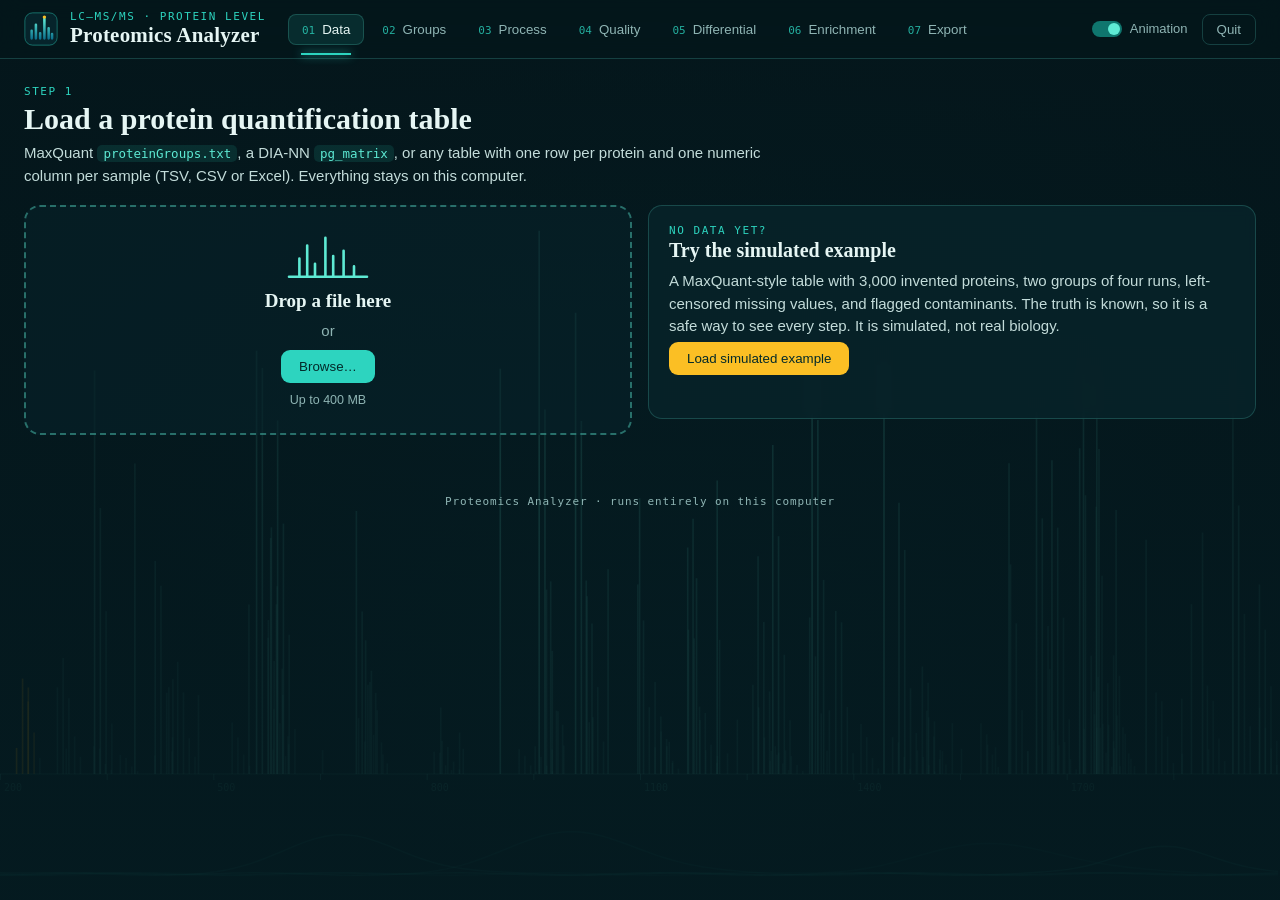
==== proteomics_analyzer/web/index.html @ 0c25636b "Proteomics Analyzer 0.1.0 Local, offline protein-level proteomics analysis: MaxQuant/DIA-NN/generic " ====
<!doctype html>
<html lang="en">
<head>
<meta charset="utf-8">
<meta name="viewport" content="width=device-width, initial-scale=1">
<title>Proteomics Analyzer</title>
<link rel="icon" href="icon.svg" type="image/svg+xml">
<link rel="stylesheet" href="style.css">
</head>
<body>
<canvas id="bg" aria-hidden="true"></canvas>
<div id="veil" aria-hidden="true"></div>

<header id="top">
  <div class="brand">
    <svg viewBox="0 0 40 40" width="34" height="34" aria-hidden="true"><use href="icon.svg#mark"/></svg>
    <div><div class="kicker">LC–MS/MS · protein level</div><h1>Proteomics Analyzer</h1></div>
  </div>
  <nav id="nav" aria-label="Workflow">
    <button data-page="data" class="on"><i>01</i>Data</button>
    <button data-page="groups"><i>02</i>Groups</button>
    <button data-page="process"><i>03</i>Process</button>
    <button data-page="qc"><i>04</i>Quality</button>
    <button data-page="diff"><i>05</i>Differential</button>
    <button data-page="enrich"><i>06</i>Enrichment</button>
    <button data-page="export"><i>07</i>Export</button>
  </nav>
  <div class="tools">
    <label class="sw" title="Animated background"><input type="checkbox" id="anim" checked><span></span>Animation</label>
    <button id="quit" class="ghost" title="Stop the program">Quit</button>
  </div>
</header>

<main>
  <div id="toast" role="status"></div>

  <!-- 01 DATA -->
  <section id="p-data" class="page on">
    <div class="lead"><div class="kicker">Step 1</div><h2>Load a protein quantification table</h2>
      <p>MaxQuant <code>proteinGroups.txt</code>, a DIA-NN <code>pg_matrix</code>, or any table with one row per protein and one numeric column per sample (TSV, CSV or Excel). Everything stays on this computer.</p></div>
    <div class="grid2">
      <div id="drop" class="drop" tabindex="0">
        <svg viewBox="0 0 64 40" width="84" height="52" aria-hidden="true"><path d="M2 36h60M10 36V22M16 36V12M22 36V26M30 36V6M36 36V20M44 36V16M52 36V28" stroke="currentColor" stroke-width="2" stroke-linecap="round" fill="none"/></svg>
        <b>Drop a file here</b><span>or</span>
        <button id="browse" class="btn">Browse…</button>
        <input type="file" id="file" accept=".txt,.tsv,.csv,.xlsx,.xls" hidden>
        <small>Up to 400 MB</small>
      </div>
      <div class="card">
        <div class="kicker">No data yet?</div>
        <h3>Try the simulated example</h3>
        <p>A MaxQuant-style table with 3,000 invented proteins, two groups of four runs, left-censored missing values, and flagged contaminants. The truth is known, so it is a safe way to see every step. It is simulated, not real biology.</p>
        <button id="example" class="btn alt">Load simulated example</button>
      </div>
    </div>
    <div id="loaded" class="card hidden">
      <div class="kicker">Loaded</div><h3 id="l-name"></h3>
      <div class="readouts" id="l-read"></div>
      <ul id="l-notes" class="notes"></ul>
      <label id="kindrow" class="inline hidden">Intensity columns
        <select id="kind"></select></label>
      <div class="actions"><button class="btn" data-go="groups">Next: assign groups →</button></div>
    </div>
  </section>

  <!-- 02 GROUPS -->
  <section id="p-groups" class="page">
    <div class="lead"><div class="kicker">Step 2</div><h2>Assign samples to groups</h2>
      <p>Replicates share a group name. Leave a group empty to leave that sample out. Names were guessed from the sample names; edit freely.</p></div>
    <div class="card">
      <table class="tbl" id="gtable"><thead><tr><th>Sample</th><th>Group</th></tr></thead><tbody></tbody></table>
      <datalist id="glist"></datalist>
      <div class="actions"><button class="btn ghost" id="guess">Re-guess from names</button>
        <button class="btn" id="gsave">Next: processing →</button></div>
    </div>
  </section>

  <!-- 03 PROCESS -->
  <section id="p-process" class="page">
    <div class="lead"><div class="kicker">Step 3</div><h2>Filter, normalise, impute</h2>
      <p>Intensities are log2-transformed first. Each choice is recorded in the exported settings file.</p></div>
    <div class="grid2">
      <div class="card form">
        <label>Normalisation
          <select id="pr-norm"><option value="median">Median (centre each sample)</option><option value="quantile">Quantile</option><option value="none">None</option></select></label>
        <label>Keep proteins with at least
          <span class="row"><input type="number" id="pr-min" min="1" value="2" step="1"> valid values in
          <select id="pr-rule"><option value="any">at least one group</option><option value="all">every group</option></select></span></label>
        <label>Missing values
          <select id="pr-imp"><option value="downshift">Impute: down-shifted normal (Perseus-style)</option><option value="halfmin">Impute: half of the sample minimum</option><option value="none">Do not impute</option></select></label>
        <div class="row sub" id="pr-ds"><label>Shift (SD)<input type="number" id="pr-shift" value="1.8" step="0.1" min="0"></label>
          <label>Width (SD)<input type="number" id="pr-width" value="0.3" step="0.05" min="0.05"></label>
          <label>Seed<input type="number" id="pr-seed" value="1" step="1"></label></div>
        <button class="btn" id="run">Run processing</button>
      </div>
      <div class="card">
        <div class="kicker">What happens</div>
        <ol class="steps"><li>log2 transform; zeros are treated as “not quantified”.</li>
          <li>Proteins without enough valid values are dropped.</li>
          <li>Samples are normalised.</li>
          <li>Missing values are imputed, assuming they are mostly low-abundance proteins that fell below detection. Imputed values are flagged and counted wherever it matters.</li></ol>
        <div id="pr-log" class="log"></div>
      </div>
    </div>
  </section>

  <!-- 04 QC -->
  <section id="p-qc" class="page">
    <div class="lead"><div class="kicker">Step 4</div><h2>Quality control</h2>
      <p>Check these before trusting any comparison: similar depth across runs, aligned medians after normalisation, replicates that cluster together.</p></div>
    <div class="readouts" id="qc-read"></div>
    <div class="grid2">
      <figure class="card"><figcaption>Proteins per sample</figcaption><canvas id="c-ident" height="260"></canvas></figure>
      <figure class="card"><figcaption>Log2 intensity per sample <span class="pill" id="boxwhich"><button class="on" data-w="raw">raw</button><button data-w="norm">normalised</button></span></figcaption><canvas id="c-box" height="260"></canvas></figure>
      <figure class="card"><figcaption>Principal components <select id="pcsel"></select></figcaption><canvas id="c-pca" height="400"></canvas></figure>
      <figure class="card"><figcaption>Sample correlation</figcaption><canvas id="c-corr" height="400"></canvas></figure>
      <figure class="card"><figcaption>Coefficient of variation within groups</figcaption><canvas id="c-cv" height="260"></canvas></figure>
      <figure class="card"><figcaption>Dynamic range (mean log2 intensity by rank)</figcaption><canvas id="c-rank" height="260"></canvas></figure>
    </div>
    <div class="actions"><button class="btn" data-go="diff">Next: differential analysis →</button></div>
  </section>

  <!-- 05 DIFF -->
  <section id="p-diff" class="page">
    <div class="lead"><div class="kicker">Step 5</div><h2>Differential abundance</h2></div>
    <div class="card bar">
      <label>Compare <select id="d-a"></select> <span class="vs">vs</span> <select id="d-b"></select></label>
      <label>Test <select id="d-method"><option value="moderated">Moderated t (limma-style)</option><option value="welch">Welch t</option></select></label>
      <label>Data <select id="d-use"><option value="imputed">with imputed values</option><option value="observed">observed values only</option></select></label>
      <label>FDR ≤ <input type="number" id="d-fdr" value="0.05" step="0.01" min="0.001" max="1"></label>
      <label>|log2 FC| ≥ <input type="number" id="d-lfc" value="1" step="0.1" min="0"></label>
      <button class="btn" id="d-run">Run</button>
    </div>
    <div id="d-out" class="hidden">
      <div class="readouts" id="d-read"></div>
      <div class="grid2 wide">
        <figure class="card"><figcaption>Volcano <input id="d-find" placeholder="find gene…" type="search"> <button class="ghost sm" data-save="c-volc">PNG</button></figcaption>
          <div class="cwrap"><canvas id="c-volc" height="440"></canvas><div id="tip" class="tip hidden"></div></div></figure>
        <figure class="card"><figcaption id="sel-title">Select a protein</figcaption><canvas id="c-sel" height="300"></canvas><div id="sel-info" class="small"></div></figure>
      </div>
      <figure class="card"><figcaption>Significant proteins, z-scored <button class="ghost sm" data-save="c-heat">PNG</button></figcaption><canvas id="c-heat" height="420"></canvas></figure>
      <div class="card">
        <div class="bar"><div class="kicker">Results table</div>
          <select id="t-filter"><option value="sig">Significant</option><option value="up">Up</option><option value="down">Down</option><option value="all">All tested</option></select>
          <input id="t-search" type="search" placeholder="search gene or ID…"></div>
        <div class="tscroll"><table class="tbl" id="t-res"><thead><tr>
          <th data-k="gene">Gene</th><th data-k="protein">Protein</th><th data-k="log2fc">log2 FC</th><th data-k="mean_a">Mean A</th><th data-k="mean_b">Mean B</th><th data-k="p_value">p</th><th data-k="adj_p">FDR</th><th data-k="n_a_observed">Obs A</th><th data-k="n_b_observed">Obs B</th></tr></thead><tbody></tbody></table></div>
        <div class="small" id="t-foot"></div>
      </div>
    </div>
  </section>

  <!-- 06 ENRICH -->
  <section id="p-enrich" class="page">
    <div class="lead"><div class="kicker">Step 6</div><h2>Gene-set enrichment</h2>
      <p>Over-representation of your significant proteins in gene sets you provide, tested against every protein quantified in the comparison. Sets come from a <code>.gmt</code> file (for example from MSigDB or Enrichr), so nothing is looked up online.</p></div>
    <div class="card form">
      <div id="gmtdrop" class="drop slim" tabindex="0"><b>Drop a .gmt file</b> <span>or</span> <button class="btn" id="gmtbrowse">Browse…</button><input type="file" id="gmtfile" accept=".gmt,.txt" hidden> <small id="gmtname">none loaded</small></div>
      <label>Proteins to test <select id="en-dir"><option value="both">Up and down</option><option value="up">Up only</option><option value="down">Down only</option></select></label>
      <button class="btn" id="en-run">Run enrichment</button>
    </div>
    <div id="en-out" class="card hidden"><div class="small" id="en-info"></div>
      <div class="tscroll"><table class="tbl" id="t-en"><thead><tr><th>Gene set</th><th>Size</th><th>Hits</th><th>Fold</th><th>p</th><th>FDR</th><th>Genes</th></tr></thead><tbody></tbody></table></div></div>
  </section>

  <!-- 07 EXPORT -->
  <section id="p-export" class="page">
    <div class="lead"><div class="kicker">Step 7</div><h2>Export</h2></div>
    <div class="grid3">
      <a class="card dl" id="x-res" href="/api/download/results" download><div class="kicker">CSV</div><h3>Differential results</h3><p>Every tested protein: fold change, p, FDR, call.</p></a>
      <a class="card dl" id="x-proc" href="/api/download/processed" download><div class="kicker">CSV</div><h3>Processed matrix</h3><p>Normalised, imputed log2 intensities.</p></a>
      <a class="card dl" id="x-set" href="/api/download/settings" download><div class="kicker">JSON</div><h3>Analysis settings</h3><p>Groups, parameters and each processing step, for the methods section.</p></a>
    </div>
  </section>
</main>
<footer>Proteomics Analyzer <span id="ver"></span> · runs entirely on this computer</footer>
<script src="bg.js"></script>
<script src="app.js"></script>
</body>
</html>
---- proteomics_analyzer/web/style.css ----
:root{
  --bg:#04161b; --panel:rgba(8,36,43,.78); --panel2:rgba(12,52,60,.7); --line:rgba(94,234,212,.2);
  --ink:#e6f6f4; --mute:#8fb5b4; --teal:#2dd4bf; --teal2:#5eead4; --amber:#fbbf24; --up:#fb923c; --down:#38bdf8; --bad:#f87171;
  --serif:"Iowan Old Style","Palatino Linotype",Palatino,Georgia,serif;
  --mono:ui-monospace,"SF Mono",Menlo,Consolas,monospace;
}
*{box-sizing:border-box}
html,body{margin:0;min-height:100%;background:var(--bg);color:var(--ink);font:15px/1.5 -apple-system,BlinkMacSystemFont,"Segoe UI",sans-serif}
#bg{position:fixed;inset:0;width:100%;height:100%;z-index:0}
#veil{position:fixed;inset:0;z-index:1;background:radial-gradient(ellipse at 50% 0%,rgba(4,22,27,.55),rgba(4,22,27,.84) 70%)}
header,main,footer{position:relative;z-index:2}
header{position:sticky;top:0;z-index:10;display:flex;align-items:center;gap:22px;padding:10px 24px;background:rgba(4,22,27,.82);backdrop-filter:blur(10px);border-bottom:1px solid var(--line);flex-wrap:wrap}
.brand{display:flex;gap:12px;align-items:center}
h1{font:600 21px var(--serif);margin:0;letter-spacing:.01em}
.kicker{font:11px var(--mono);letter-spacing:.14em;text-transform:uppercase;color:var(--teal)}
nav{display:flex;gap:4px;flex:1;flex-wrap:wrap}
nav button{background:none;border:1px solid transparent;color:var(--mute);padding:7px 13px;border-radius:8px;cursor:pointer;font:500 14px inherit;transition:.2s;position:relative}
nav button i{font:11px var(--mono);color:var(--teal);margin-right:7px;opacity:.8;font-style:normal}
nav button:hover:not(:disabled){color:var(--ink);background:rgba(45,212,191,.08)}
nav button.on{color:var(--ink);border-color:var(--line);background:rgba(45,212,191,.12)}
nav button.on::after{content:"";position:absolute;left:12px;right:12px;bottom:-11px;height:2px;background:var(--teal);box-shadow:0 0 10px var(--teal);animation:glow 2.4s ease-in-out infinite}
nav button:disabled{opacity:.35;cursor:not-allowed}
@keyframes glow{50%{opacity:.45}}
.tools{display:flex;gap:14px;align-items:center}
.sw{display:flex;gap:8px;align-items:center;color:var(--mute);font-size:13px;cursor:pointer}
.sw input{display:none}.sw span{width:30px;height:16px;border-radius:9px;background:#164048;position:relative;transition:.2s}
.sw span::after{content:"";position:absolute;left:2px;top:2px;width:12px;height:12px;border-radius:50%;background:var(--mute);transition:.2s}
.sw input:checked+span{background:#0f766e}.sw input:checked+span::after{left:16px;background:var(--teal2)}
main{max-width:1280px;margin:0 auto;padding:26px 24px 60px}
footer{text-align:center;color:var(--mute);font:11px var(--mono);letter-spacing:.08em;padding:0 0 24px}
.page{display:none;animation:rise .35s ease}.page.on{display:block}
@keyframes rise{from{opacity:0;transform:translateY(8px)}}
.lead{max-width:760px;margin-bottom:18px}
h2{font:600 30px var(--serif);margin:4px 0 6px}
h3{font:600 20px var(--serif);margin:2px 0 8px}
p{color:#c3dcda;margin:.3em 0}
code{font:12.5px var(--mono);background:rgba(45,212,191,.12);padding:1px 6px;border-radius:5px;color:var(--teal2)}
.card{background:var(--panel);border:1px solid var(--line);border-radius:14px;padding:18px 20px;margin:0 0 16px;backdrop-filter:blur(6px)}
figure.card{margin:0 0 16px}
figcaption{font:11px var(--mono);letter-spacing:.1em;text-transform:uppercase;color:var(--teal);margin-bottom:10px;display:flex;gap:10px;align-items:center;flex-wrap:wrap}
.grid2{display:grid;grid-template-columns:repeat(2,1fr);gap:16px}.grid2.wide{grid-template-columns:1.7fr 1fr}
.grid3{display:grid;grid-template-columns:repeat(3,1fr);gap:16px}
@media(max-width:900px){.grid2,.grid2.wide,.grid3{grid-template-columns:1fr}}
.hidden{display:none!important}
.drop{border:2px dashed rgba(94,234,212,.4);border-radius:16px;min-height:230px;display:flex;flex-direction:column;align-items:center;justify-content:center;gap:8px;color:var(--teal2);background:rgba(8,36,43,.55);transition:.2s;text-align:center;padding:20px}
.drop b{font:600 19px var(--serif);color:var(--ink)}.drop span,.drop small{color:var(--mute)}
.drop.over,.drop:focus{background:rgba(45,212,191,.14);border-color:var(--teal);box-shadow:0 0 30px rgba(45,212,191,.22) inset;outline:0}
.drop.slim{min-height:0;flex-direction:row;padding:12px 18px;justify-content:flex-start;gap:12px;flex-wrap:wrap;margin-bottom:14px}
.btn{background:var(--teal);color:#032a2a;border:0;padding:9px 18px;border-radius:9px;font:600 14px inherit;cursor:pointer;transition:.15s}
.btn:hover{background:var(--teal2);box-shadow:0 0 18px rgba(45,212,191,.45)}
.btn.alt{background:var(--amber)}.btn.alt:hover{background:#fcd34d;box-shadow:0 0 18px rgba(251,191,36,.4)}
.btn:disabled{opacity:.5;cursor:wait}
button.ghost,.btn.ghost{background:none;color:var(--mute);border:1px solid var(--line);padding:7px 14px;border-radius:8px;cursor:pointer;font:13px inherit}
button.ghost:hover,.btn.ghost:hover{color:var(--ink);border-color:var(--teal);box-shadow:none;background:rgba(45,212,191,.08)}
button.sm{padding:2px 9px;font-size:11px}
.actions{margin-top:16px;display:flex;gap:10px}
input,select{background:#082a31;color:var(--ink);border:1px solid var(--line);border-radius:8px;padding:7px 10px;font:14px inherit;max-width:100%}
input:focus,select:focus{outline:0;border-color:var(--teal);box-shadow:0 0 0 3px rgba(45,212,191,.18)}
input[type=number]{width:84px}
.form label{display:block;margin-bottom:14px;color:var(--mute);font-size:13px}
.form label select,.form label>input{display:block;margin-top:5px;width:100%}
.form .row{display:flex;gap:10px;align-items:center;margin-top:5px;color:var(--ink)}
.form .row input{width:80px;margin:0}.form .row select{width:auto;margin:0}
.form .row.sub{margin:-4px 0 14px;align-items:flex-end}.form .row.sub label{margin:0}.form .row.sub input{width:80px}
.bar{display:flex;gap:16px;align-items:end;flex-wrap:wrap}
.bar label{font-size:12px;color:var(--mute);display:flex;gap:6px;align-items:center}.bar .vs{color:var(--teal)}
label.inline{display:flex;gap:10px;align-items:center;margin-top:12px;color:var(--mute)}
.readouts{display:flex;gap:12px;flex-wrap:wrap;margin:6px 0 16px}
.ro{background:var(--panel2);border:1px solid var(--line);border-radius:10px;padding:8px 14px;min-width:120px}
.ro b{display:block;font:600 24px var(--mono);color:var(--teal2);letter-spacing:-.02em}.ro.up b{color:var(--up)}.ro.down b{color:var(--down)}
.ro span{font:10.5px var(--mono);letter-spacing:.1em;text-transform:uppercase;color:var(--mute)}
.notes{margin:10px 0 0;padding-left:18px;color:var(--mute);font-size:13px}
.steps{color:#c3dcda;padding-left:20px;font-size:14px}
.log{font:12px var(--mono);color:var(--teal2);margin-top:12px;white-space:pre-wrap}
.tbl{border-collapse:collapse;width:100%;font-size:13.5px}
.tbl th{font:11px var(--mono);letter-spacing:.08em;text-transform:uppercase;color:var(--teal);text-align:left;padding:7px 10px;border-bottom:1px solid var(--line);cursor:pointer;white-space:nowrap;position:sticky;top:0;background:#082a31}
.tbl td{padding:5px 10px;border-bottom:1px solid rgba(94,234,212,.08);font-variant-numeric:tabular-nums}
.tbl tbody tr:hover{background:rgba(45,212,191,.08)}
.tbl td.num{font-family:var(--mono);font-size:12.5px}.tbl td.up{color:var(--up)}.tbl td.down{color:var(--down)}
.tbl input{width:100%}
.tscroll{max-height:460px;overflow:auto;margin-top:10px}
.small{color:var(--mute);font-size:12.5px;margin-top:8px}
.cwrap{position:relative}
canvas{width:100%;display:block}
.tip{position:absolute;pointer-events:none;background:rgba(3,20,24,.96);border:1px solid var(--teal);border-radius:8px;padding:6px 10px;font:12px var(--mono);z-index:5;white-space:nowrap}
.pill{display:inline-flex;border:1px solid var(--line);border-radius:7px;overflow:hidden}
.pill button{background:none;border:0;color:var(--mute);padding:2px 9px;font:11px var(--mono);cursor:pointer}.pill button.on{background:rgba(45,212,191,.2);color:var(--ink)}
.dl{text-decoration:none;color:inherit;display:block;transition:.2s}.dl:hover{border-color:var(--teal);transform:translateY(-2px);box-shadow:0 8px 30px rgba(45,212,191,.15)}
#toast{position:fixed;right:20px;bottom:20px;max-width:420px;padding:12px 16px;border-radius:10px;background:#3b0d0d;border:1px solid var(--bad);color:#fecaca;opacity:0;transform:translateY(10px);transition:.25s;pointer-events:none;z-index:50}
#toast.show{opacity:1;transform:none}#toast.ok{background:#05352f;border-color:var(--teal);color:#ccfbf1}
@media(prefers-reduced-motion:reduce){*{animation:none!important;transition:none!important}}
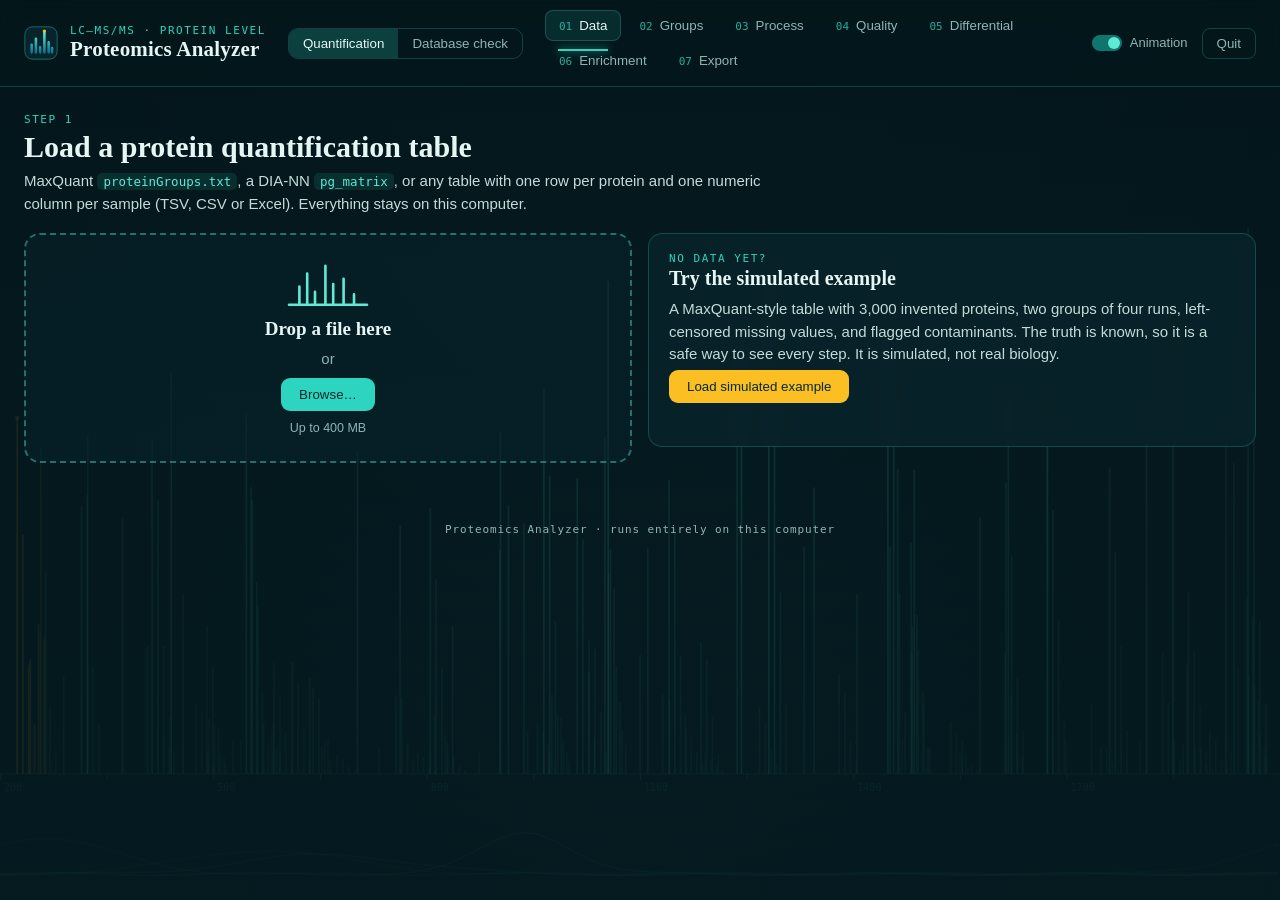
==== commit e8e8d8b3: "0.2.0: Database check mode Pairs reference and alternative-coding proteins, finds differing residues" ====
--- a/proteomics_analyzer/web/index.html
+++ b/proteomics_analyzer/web/index.html
@@ -16,14 +16,21 @@
     <svg viewBox="0 0 40 40" width="34" height="34" aria-hidden="true"><use href="icon.svg#mark"/></svg>
     <div><div class="kicker">LC–MS/MS · protein level</div><h1>Proteomics Analyzer</h1></div>
   </div>
+  <div class="mode" id="mode" role="tablist" aria-label="Mode">
+    <button data-mode="quant" class="on">Quantification</button><button data-mode="db">Database check</button>
+  </div>
   <nav id="nav" aria-label="Workflow">
-    <button data-page="data" class="on"><i>01</i>Data</button>
-    <button data-page="groups"><i>02</i>Groups</button>
-    <button data-page="process"><i>03</i>Process</button>
-    <button data-page="qc"><i>04</i>Quality</button>
-    <button data-page="diff"><i>05</i>Differential</button>
-    <button data-page="enrich"><i>06</i>Enrichment</button>
-    <button data-page="export"><i>07</i>Export</button>
+    <button data-mode="quant" data-page="data" class="on"><i>01</i>Data</button>
+    <button data-mode="quant" data-page="groups"><i>02</i>Groups</button>
+    <button data-mode="quant" data-page="process"><i>03</i>Process</button>
+    <button data-mode="quant" data-page="qc"><i>04</i>Quality</button>
+    <button data-mode="quant" data-page="diff"><i>05</i>Differential</button>
+    <button data-mode="quant" data-page="enrich"><i>06</i>Enrichment</button>
+    <button data-mode="quant" data-page="export"><i>07</i>Export</button>
+    <button data-mode="db" data-page="dbfiles" hidden><i>01</i>Files</button>
+    <button data-mode="db" data-page="dbsites" hidden><i>02</i>Sites</button>
+    <button data-mode="db" data-page="dbscatter" hidden><i>03</i>Standard search</button>
+    <button data-mode="db" data-page="dbexport" hidden><i>04</i>Export</button>
   </nav>
   <div class="tools">
     <label class="sw" title="Animated background"><input type="checkbox" id="anim" checked><span></span>Animation</label>
@@ -172,9 +179,60 @@
       <a class="card dl" id="x-set" href="/api/download/settings" download><div class="kicker">JSON</div><h3>Analysis settings</h3><p>Groups, parameters and each processing step, for the methods section.</p></a>
     </div>
   </section>
+
+  <!-- DB 01 FILES -->
+  <section id="p-dbfiles" class="page">
+    <div class="lead"><div class="kicker">Database check · step 1</div><h2>Which version of the protein did the search see?</h2>
+      <p>Use this when the same data were searched against a reference protein database and an alternative one, for example a genome translated with a codon read differently. The program finds every position where the two versions of a protein differ and lists the identified peptides that span it. Only such a peptide can tell the versions apart, so it is the evidence.</p></div>
+    <div id="db-slots" class="grid2"></div>
+    <div class="card form">
+      <label>Alternative entries have this text in their ID
+        <input id="db-marker" value="CGG2W" placeholder="e.g. CGG2W"></label>
+      <p class="small">Needed only when one FASTA file holds both the standard proteins and the variants (the variants are the entries whose ID contains this text). Leave it as is if you load two files.</p>
+      <div class="actions"><button class="btn" id="db-run">Run comparison</button>
+        <button class="btn alt" id="db-example">Load simulated example</button></div>
+    </div>
+  </section>
+
+  <!-- DB 02 SITES -->
+  <section id="p-dbsites" class="page">
+    <div class="lead"><div class="kicker">Database check · step 2</div><h2>Evidence at each differing position</h2>
+      <p>A peptide counts only if it spans the position and does not also occur elsewhere in the database. Peptides that do are shown as ambiguous and are not counted.</p></div>
+    <div class="readouts" id="db-read"></div>
+    <div class="card">
+      <div class="bar"><div class="kicker">Sites</div>
+        <select id="db-filter"><option value="all">All sites</option><option value="alternative">Alternative version seen</option><option value="reference">Reference version seen</option><option value="both">Both seen</option><option value="none">No covering peptide</option></select>
+        <input id="db-search" type="search" placeholder="search protein…"></div>
+      <div class="tscroll"><table class="tbl" id="t-db"><thead><tr><th>Protein</th><th>Position</th><th>Change</th><th>Verdict</th><th>Reference peptides</th><th>Alternative peptides</th><th>Context</th></tr></thead><tbody></tbody></table></div>
+      <div class="small" id="db-foot">Click a row for the peptides, intensities and context.</div>
+    </div>
+    <div class="card"><div class="kicker">How to read this</div>
+      <p class="small">“Alternative version seen” means a peptide containing the alternative residue was identified and the reference version was not. It is only as reliable as the search's own false-discovery control, and a single peptide is thin evidence: check the spectra of the peptides that matter. Missing coverage is not evidence against a version, because many positions fall inside peptides that were never identified.</p></div>
+  </section>
+
+  <!-- DB 03 STANDARD SEARCH -->
+  <section id="p-dbscatter" class="page">
+    <div class="lead"><div class="kicker">Database check · step 3</div><h2>Compared with the standard-database search</h2>
+      <p>Peptides identified when the same data were searched against the standard database only, against the search that included the alternative proteins.</p></div>
+    <div class="readouts" id="db-sread"></div>
+    <div class="grid2">
+      <figure class="card"><figcaption>Shared peptides, log2 intensity <button class="ghost sm" data-save="c-dbsc">PNG</button></figcaption><canvas id="c-dbsc" height="380"></canvas></figure>
+      <div class="card"><div class="kicker">Sites where the standard search saw the reference peptide</div><div id="db-bsites" class="small"></div></div>
+    </div>
+  </section>
+
+  <!-- DB 04 EXPORT -->
+  <section id="p-dbexport" class="page">
+    <div class="lead"><div class="kicker">Database check · step 4</div><h2>Export</h2></div>
+    <div class="grid3">
+      <a class="card dl" href="/api/download/db_sites" download><div class="kicker">CSV</div><h3>Sites</h3><p>One row per differing position with its verdict and peptides.</p></a>
+      <a class="card dl" href="/api/download/db_peptides" download><div class="kicker">CSV</div><h3>Peptides</h3><p>Every peptide that spans a site, with start, end, charge, missed cleavages and intensity in each run.</p></a>
+    </div>
+  </section>
 </main>
 <footer>Proteomics Analyzer <span id="ver"></span> · runs entirely on this computer</footer>
 <script src="bg.js"></script>
 <script src="app.js"></script>
+<script src="dbcompare.js"></script>
 </body>
 </html>
--- a/proteomics_analyzer/web/style.css
+++ b/proteomics_analyzer/web/style.css
@@ -89,3 +89,22 @@
 #toast{position:fixed;right:20px;bottom:20px;max-width:420px;padding:12px 16px;border-radius:10px;background:#3b0d0d;border:1px solid var(--bad);color:#fecaca;opacity:0;transform:translateY(10px);transition:.25s;pointer-events:none;z-index:50}
 #toast.show{opacity:1;transform:none}#toast.ok{background:#05352f;border-color:var(--teal);color:#ccfbf1}
 @media(prefers-reduced-motion:reduce){*{animation:none!important;transition:none!important}}
+
+.mode{display:flex;border:1px solid var(--line);border-radius:10px;overflow:hidden}
+.mode button{background:none;border:0;color:var(--mute);padding:7px 14px;font:600 13px inherit;cursor:pointer;transition:.2s}
+.mode button.on{background:rgba(45,212,191,.22);color:var(--ink)}
+.mode button:hover:not(.on){color:var(--ink);background:rgba(45,212,191,.08)}
+nav button[hidden]{display:none}
+.slot{min-height:150px}.slot .drop{min-height:96px;padding:12px}.slot h3{margin:0 0 2px;font-size:17px}
+.slot .got{display:flex;gap:10px;align-items:center;color:var(--teal2);font:13px var(--mono);margin-top:8px}
+.slot .got button{margin-left:auto}
+.badge{display:inline-block;padding:2px 9px;border-radius:99px;font:11px var(--mono);letter-spacing:.06em;text-transform:uppercase;border:1px solid}
+.b-alternative{color:var(--amber);border-color:rgba(251,191,36,.5);background:rgba(251,191,36,.1)}
+.b-reference{color:var(--teal2);border-color:rgba(45,212,191,.5);background:rgba(45,212,191,.1)}
+.b-both{color:#c4b5fd;border-color:rgba(196,181,253,.5);background:rgba(196,181,253,.1)}
+.b-none{color:var(--mute);border-color:rgba(143,181,180,.3)}
+.mono{font-family:var(--mono);font-size:12.5px}.mono b{color:var(--amber)}
+tr.detail td{background:rgba(4,22,27,.7);padding:12px 16px}
+.pep{display:grid;grid-template-columns:minmax(150px,1.3fr) 90px 80px 1fr;gap:10px;align-items:center;padding:4px 0;border-bottom:1px solid rgba(94,234,212,.08);font:12.5px var(--mono)}
+.pep .bar2{height:8px;border-radius:4px;background:var(--teal);min-width:2px}.pep.alt .bar2{background:var(--amber)}
+.pep.amb{opacity:.55}.pep em{color:var(--mute);font-style:normal}
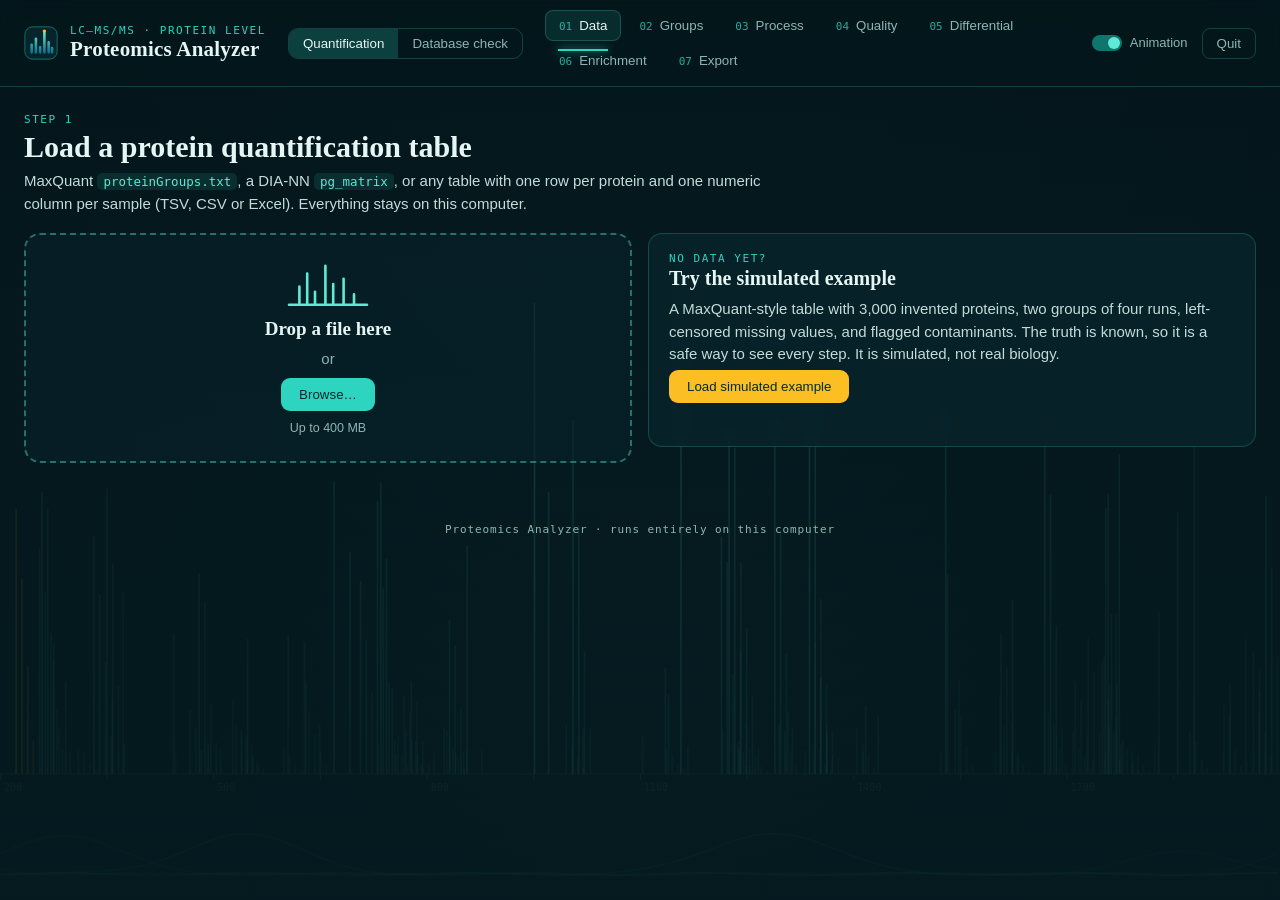
==== commit a38ade52: "0.3.0: coverage page and plain-English PDF report for Database check mode Co-Authored-By: Claude Son" ====
--- a/proteomics_analyzer/web/index.html
+++ b/proteomics_analyzer/web/index.html
@@ -29,8 +29,9 @@
     <button data-mode="quant" data-page="export"><i>07</i>Export</button>
     <button data-mode="db" data-page="dbfiles" hidden><i>01</i>Files</button>
     <button data-mode="db" data-page="dbsites" hidden><i>02</i>Sites</button>
-    <button data-mode="db" data-page="dbscatter" hidden><i>03</i>Standard search</button>
-    <button data-mode="db" data-page="dbexport" hidden><i>04</i>Export</button>
+    <button data-mode="db" data-page="dbcover" hidden><i>03</i>Coverage</button>
+    <button data-mode="db" data-page="dbscatter" hidden><i>04</i>Standard search</button>
+    <button data-mode="db" data-page="dbexport" hidden><i>05</i>Report</button>
   </nav>
   <div class="tools">
     <label class="sw" title="Animated background"><input type="checkbox" id="anim" checked><span></span>Animation</label>
@@ -210,9 +211,29 @@
       <p class="small">“Alternative version seen” means a peptide containing the alternative residue was identified and the reference version was not. It is only as reliable as the search's own false-discovery control, and a single peptide is thin evidence: check the spectra of the peptides that matter. Missing coverage is not evidence against a version, because many positions fall inside peptides that were never identified.</p></div>
   </section>
 
+  <!-- DB COVERAGE -->
+  <section id="p-dbcover" class="page">
+    <div class="lead"><div class="kicker">Database check · step 3</div><h2>How much of the proteome was seen?</h2>
+      <p>Protein coverage is the share of proteins with at least one identified peptide. Sequence coverage is the share of a protein's amino acids that fall inside identified peptides. Both are measured against the reference proteins.</p></div>
+    <div class="readouts" id="cv-read"></div>
+    <div class="grid2">
+      <figure class="card"><figcaption>Sequence coverage of detected proteins <button class="ghost sm" data-save="c-cv1">PNG</button></figcaption><canvas id="c-cv1" height="260"></canvas></figure>
+      <figure class="card"><figcaption>Proteins detected, by protein size</figcaption><canvas id="c-cv2" height="260"></canvas></figure>
+      <figure class="card"><figcaption>Peptide length (amino acids)</figcaption><canvas id="c-cv3" height="260"></canvas></figure>
+      <figure class="card"><figcaption>Peptides by charge state</figcaption><canvas id="c-cv4" height="260"></canvas></figure>
+    </div>
+    <div class="card">
+      <div class="bar"><div class="kicker">Proteins</div>
+        <select id="cv-filter"><option value="all">All proteins</option><option value="det">Detected</option><option value="miss">Not detected</option><option value="var">Has an alternative version</option></select>
+        <input id="cv-search" type="search" placeholder="search protein or description…"></div>
+      <div class="tscroll"><table class="tbl" id="t-cv"><thead><tr><th data-k="protein">Protein</th><th data-k="description">Description</th><th data-k="length">Length</th><th data-k="n_peptides">Peptides</th><th data-k="coverage_pct">Coverage %</th></tr></thead><tbody></tbody></table></div>
+      <div class="small" id="cv-foot"></div>
+    </div>
+  </section>
+
   <!-- DB 03 STANDARD SEARCH -->
   <section id="p-dbscatter" class="page">
-    <div class="lead"><div class="kicker">Database check · step 3</div><h2>Compared with the standard-database search</h2>
+    <div class="lead"><div class="kicker">Database check · step 4</div><h2>Compared with the standard-database search</h2>
       <p>Peptides identified when the same data were searched against the standard database only, against the search that included the alternative proteins.</p></div>
     <div class="readouts" id="db-sread"></div>
     <div class="grid2">
@@ -223,8 +244,10 @@
 
   <!-- DB 04 EXPORT -->
   <section id="p-dbexport" class="page">
-    <div class="lead"><div class="kicker">Database check · step 4</div><h2>Export</h2></div>
+    <div class="lead"><div class="kicker">Database check · step 5</div><h2>Report and export</h2></div>
     <div class="grid3">
+      <a class="card dl" href="/api/download/db_report" download><div class="kicker">PDF</div><h3>Final report</h3><p>The whole analysis explained in plain English, with figures, a results table, caveats, next steps and a glossary.</p></a>
+      <a class="card dl" href="/api/download/db_coverage" download><div class="kicker">CSV</div><h3>Coverage</h3><p>Every reference protein: length, number of peptides, percent of the sequence covered.</p></a>
       <a class="card dl" href="/api/download/db_sites" download><div class="kicker">CSV</div><h3>Sites</h3><p>One row per differing position with its verdict and peptides.</p></a>
       <a class="card dl" href="/api/download/db_peptides" download><div class="kicker">CSV</div><h3>Peptides</h3><p>Every peptide that spans a site, with start, end, charge, missed cleavages and intensity in each run.</p></a>
     </div>
